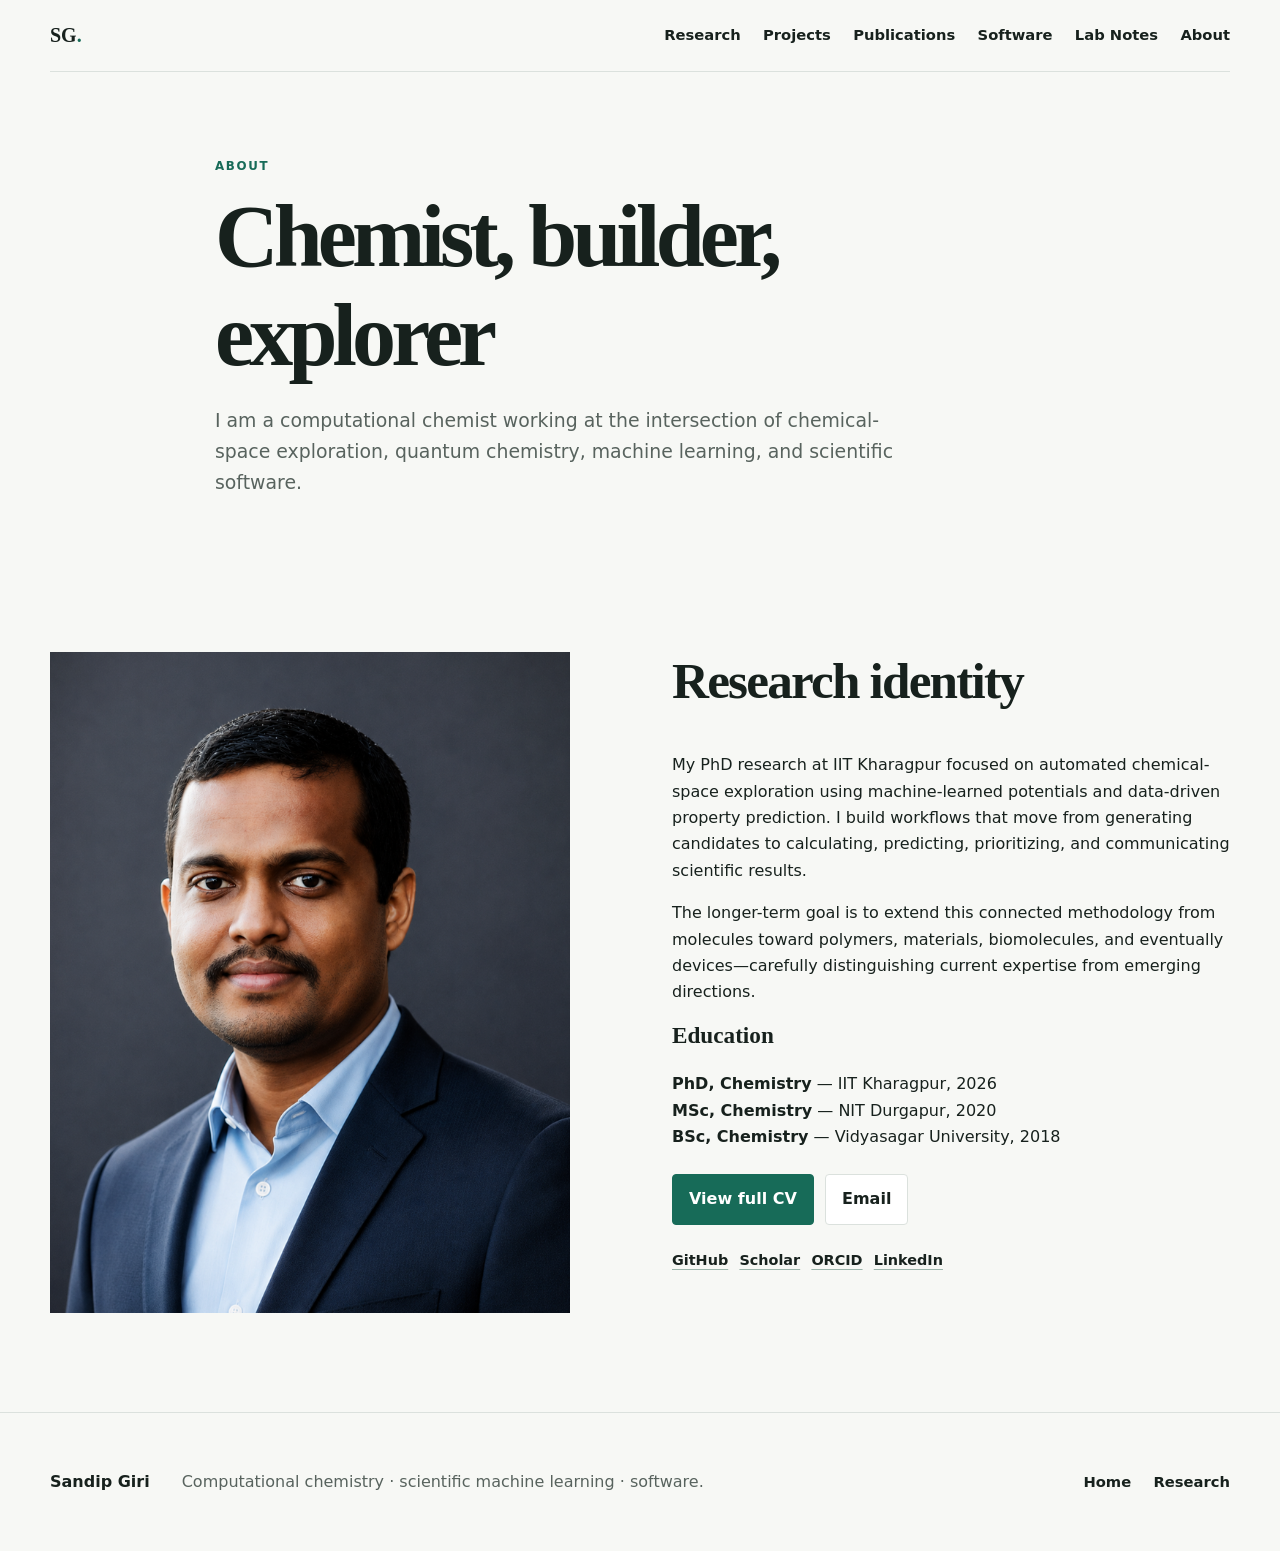
==== about/index.html @ 8b4814c8 "test" ====
<!doctype html><html lang="en"><head><meta charset="utf-8"><meta name="viewport" content="width=device-width,initial-scale=1"><title>About | Sandip Giri</title><meta name="description" content="About Sandip Giri, computational chemist and scientific software developer."><link rel="stylesheet" href="../assets/css/site.css"><script defer src="../assets/js/site.js"></script></head><body data-base="../"><header class="site-header"><a class="brand" href="../">SG<span>.</span></a><button class="nav-toggle" aria-expanded="false" aria-controls="nav">Menu</button><nav id="nav"><a href="../research/">Research</a><a href="../projects/">Projects</a><a href="../publications/">Publications</a><a href="../software/">Software</a><a href="../notes/">Lab Notes</a><a href="../about/">About</a></nav></header><main><header class="page-hero wrap"><p class="eyebrow">About</p><h1>Chemist, builder, explorer</h1><p class="lede">I am a computational chemist working at the intersection of chemical-space exploration, quantum chemistry, machine learning, and scientific software.</p></header><section class="section wrap split"><div><img src="../sandip-profile.png" width="520" height="520" alt="Portrait of Sandip Giri"></div><div><h2>Research identity</h2><p>My PhD research at IIT Kharagpur focused on automated chemical-space exploration using machine-learned potentials and data-driven property prediction. I build workflows that move from generating candidates to calculating, predicting, prioritizing, and communicating scientific results.</p><p>The longer-term goal is to extend this connected methodology from molecules toward polymers, materials, biomolecules, and eventually devices—carefully distinguishing current expertise from emerging directions.</p><h3>Education</h3><p><strong>PhD, Chemistry</strong> — IIT Kharagpur, 2026<br><strong>MSc, Chemistry</strong> — NIT Durgapur, 2020<br><strong>BSc, Chemistry</strong> — Vidyasagar University, 2018</p><div class="actions"><a class="button primary" href="../cv.html">View full CV</a><a class="button" href="mailto:sg.chem4@kgpian.iitkgp.ac.in">Email</a></div><div class="social"><a href="https://github.com/sandipgiri576">GitHub</a><a href="https://scholar.google.com/citations?user=C5wiJHAAAAAJ&amp;hl=en">Scholar</a><a href="https://orcid.org/0000-0001-9015-5441">ORCID</a><a href="https://www.linkedin.com/in/sandip-giri-88314a197/">LinkedIn</a></div></div></section></main><footer><div class="wrap"><strong>Sandip Giri</strong><p>Computational chemistry · scientific machine learning · software.</p><nav><a href="../">Home</a><a href="../research/">Research</a></nav></div></footer></body></html>
---- assets/css/site.css ----
:root{--bg:#f7f8f5;--surface:#fff;--soft:#edf2ef;--ink:#17211d;--muted:#58635e;--line:#dbe1dd;--accent:#176b58;--accent2:#b95d31;--max:1180px;color-scheme:light dark}*{box-sizing:border-box}html{scroll-behavior:smooth}body{margin:0;background:var(--bg);color:var(--ink);font:16px/1.65 Inter,ui-sans-serif,system-ui,-apple-system,"Segoe UI",sans-serif}a{color:inherit;text-decoration-color:#9bb4aa;text-underline-offset:4px}a:hover{color:var(--accent)}img{max-width:100%;height:auto}.wrap{width:min(var(--max),calc(100% - 40px));margin-inline:auto}.skip{position:absolute;left:-999px}.skip:focus{left:1rem;top:1rem;background:var(--surface);padding:.7rem;z-index:20}.site-header{height:72px;display:flex;align-items:center;justify-content:space-between;width:min(var(--max),calc(100% - 40px));margin:auto;border-bottom:1px solid var(--line)}.brand{font:bold 1.25rem Georgia,serif;text-decoration:none}.brand span,.eyebrow{color:var(--accent)}nav{display:flex;gap:1.4rem}nav a{text-decoration:none;font-size:.92rem;font-weight:650}.nav-toggle{display:none}.hero{min-height:650px;display:grid;grid-template-columns:1.35fr .65fr;gap:7vw;align-items:center;padding-block:70px}.hero img{aspect-ratio:1;object-fit:cover;border-radius:50% 50% 10px 50%;filter:saturate(.85)}.eyebrow{text-transform:uppercase;letter-spacing:.14em;font-size:.74rem;font-weight:800;margin:0 0 .65rem}h1,h2,h3{font-family:Georgia,"Times New Roman",serif;line-height:1.13;margin-top:0}h1{font-size:clamp(3.7rem,8vw,7.4rem);letter-spacing:-.055em;margin-bottom:1rem}h2{font-size:clamp(2rem,4vw,3.25rem);letter-spacing:-.035em}h3{font-size:1.45rem}.hero-title{font-size:clamp(1.15rem,2vw,1.45rem);font-weight:700}.hero-title span{color:var(--accent2);padding:0 .35rem}.lede{font-size:1.18rem;max-width:680px;color:var(--muted)}.actions,.social,.links{display:flex;flex-wrap:wrap;gap:.7rem;margin-top:1.5rem}.button{display:inline-flex;padding:.68rem 1rem;border:1px solid var(--line);border-radius:4px;text-decoration:none;font-weight:750;background:var(--surface)}.button.primary{background:var(--accent);border-color:var(--accent);color:#fff}.social a,.links a{font-size:.9rem;font-weight:700}.section{padding-block:90px}.section-head{display:flex;justify-content:space-between;align-items:end;gap:1rem;margin-bottom:2rem}.section-head h2{margin-bottom:0}.section-head>a,.text-link{font-weight:750;white-space:nowrap}.cards{display:grid;grid-template-columns:repeat(4,1fr);gap:1rem}.card,.feature,.pub-item,.note-item{background:var(--surface);border:1px solid var(--line);padding:1.35rem;border-radius:6px}.card{min-height:260px;display:flex;flex-direction:column}.card p,.feature p,.pub-item p{color:var(--muted)}.card .links{margin-top:auto}.tag,.filter{font:700 .72rem/1.2 ui-sans-serif,system-ui;text-transform:uppercase;letter-spacing:.07em;color:var(--accent)}.vision{background:#13231e;color:#f1f5f2}.vision .muted{color:#b9c7c0}.narrow{max-width:760px}.domain-track{display:grid;grid-template-columns:repeat(11,auto);align-items:stretch;margin:3rem 0 1rem;overflow-x:auto;padding-bottom:1rem}.domain{min-width:130px;border:1px solid #476158;padding:1rem;display:flex;flex-direction:column;justify-content:center}.domain.current{background:var(--accent);border-color:#72a596}.domain small{font-size:.68rem;color:#bfcec7}.domain-track>span{align-self:center;padding:.5rem}.toolkit{border-top:1px solid #476158;border-bottom:1px solid #476158;padding:1rem;color:#d6dfdb;margin-bottom:2rem}.toolkit b{color:#6fa995;padding:.4rem}.split{display:grid;grid-template-columns:1fr 1fr;gap:5vw}.feature{border-top:4px solid var(--accent)}.stack,.timeline{display:grid;gap:.8rem}.pub-item h3,.note-item h3{font-size:1.05rem;margin-bottom:.35rem}.pub-item{padding:1rem 1.15rem}.pub-item p{margin:.3rem 0}.soft{background:var(--soft)}.timeline article{border-left:2px solid var(--accent);padding-left:1rem}.timeline time{font-size:.8rem;color:var(--muted)}.contact{padding-block:110px;text-align:center;max-width:850px}.contact p{color:var(--muted)}footer{border-top:1px solid var(--line);padding:2.5rem 0}footer .wrap{display:flex;gap:2rem;align-items:center}footer p{color:var(--muted);margin-right:auto}.page-hero{padding:85px 0 45px;max-width:850px}.page-hero h1{font-size:clamp(3rem,7vw,5.5rem)}.filters{display:flex;flex-wrap:wrap;gap:.5rem;margin-bottom:2rem}.filter{border:1px solid var(--line);background:var(--surface);padding:.6rem .8rem;border-radius:3px;cursor:pointer}.filter.active{background:var(--ink);color:var(--bg)}.listing{display:grid;gap:1rem}.listing .card{min-height:0}.method-grid{display:grid;grid-template-columns:repeat(3,1fr);gap:1rem}.method-grid article{padding:1.2rem;border-top:2px solid var(--accent);background:var(--surface)}.status{display:inline-block;padding:.2rem .45rem;background:var(--soft);font-size:.75rem;font-weight:800}.empty{color:var(--muted);font-style:italic}@media(max-width:850px){.nav-toggle{display:block;background:none;border:1px solid var(--line);padding:.5rem}.site-header nav{display:none;position:absolute;top:72px;left:20px;right:20px;z-index:5;background:var(--surface);padding:1rem;box-shadow:0 10px 30px #0002;flex-direction:column}.site-header nav.open{display:flex}.hero{grid-template-columns:1fr;min-height:auto}.hero img{width:260px;grid-row:1}.cards,.method-grid{grid-template-columns:1fr 1fr}.split{grid-template-columns:1fr}.domain-track{grid-template-columns:repeat(11,auto)}footer .wrap{align-items:flex-start;flex-direction:column}footer p{margin:0}}@media(max-width:520px){.wrap,.site-header{width:min(100% - 26px,var(--max))}.section{padding-block:65px}.cards,.method-grid{grid-template-columns:1fr}.section-head{align-items:start;flex-direction:column}.hero{padding-block:45px}h1{font-size:3.6rem}}@media(prefers-color-scheme:dark){:root{--bg:#111714;--surface:#19211d;--soft:#202a25;--ink:#eef3f0;--muted:#a9b5af;--line:#34423b;--accent:#62b49d;--accent2:#e08a5d}.vision{background:#0a100d}.button.primary{color:#09130f}.hero img{filter:saturate(.75) brightness(.9)}}@media(prefers-reduced-motion:reduce){html{scroll-behavior:auto}}
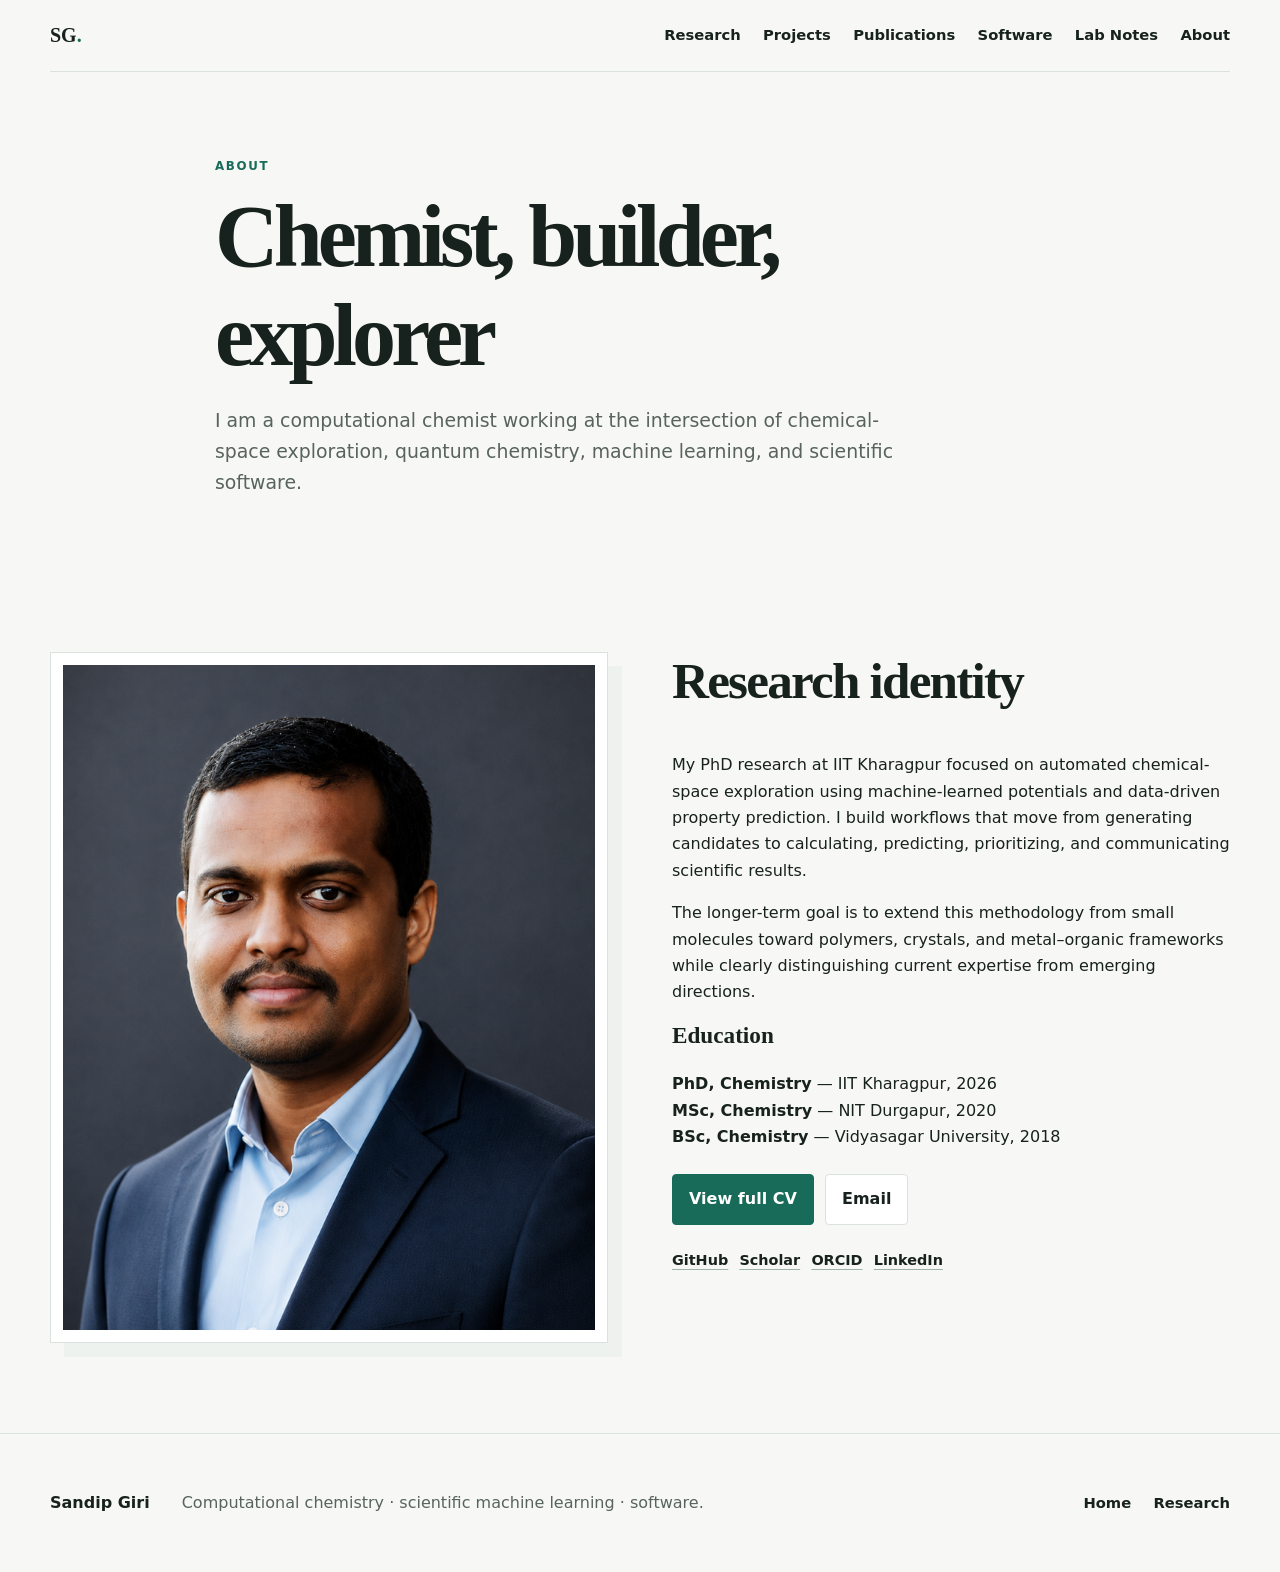
==== commit db985969: "change" ====
--- a/about/index.html
+++ b/about/index.html
@@ -1 +1 @@
-<!doctype html><html lang="en"><head><meta charset="utf-8"><meta name="viewport" content="width=device-width,initial-scale=1"><title>About | Sandip Giri</title><meta name="description" content="About Sandip Giri, computational chemist and scientific software developer."><link rel="stylesheet" href="../assets/css/site.css"><script defer src="../assets/js/site.js"></script></head><body data-base="../"><header class="site-header"><a class="brand" href="../">SG<span>.</span></a><button class="nav-toggle" aria-expanded="false" aria-controls="nav">Menu</button><nav id="nav"><a href="../research/">Research</a><a href="../projects/">Projects</a><a href="../publications/">Publications</a><a href="../software/">Software</a><a href="../notes/">Lab Notes</a><a href="../about/">About</a></nav></header><main><header class="page-hero wrap"><p class="eyebrow">About</p><h1>Chemist, builder, explorer</h1><p class="lede">I am a computational chemist working at the intersection of chemical-space exploration, quantum chemistry, machine learning, and scientific software.</p></header><section class="section wrap split"><div><img src="../sandip-profile.png" width="520" height="520" alt="Portrait of Sandip Giri"></div><div><h2>Research identity</h2><p>My PhD research at IIT Kharagpur focused on automated chemical-space exploration using machine-learned potentials and data-driven property prediction. I build workflows that move from generating candidates to calculating, predicting, prioritizing, and communicating scientific results.</p><p>The longer-term goal is to extend this connected methodology from molecules toward polymers, materials, biomolecules, and eventually devices—carefully distinguishing current expertise from emerging directions.</p><h3>Education</h3><p><strong>PhD, Chemistry</strong> — IIT Kharagpur, 2026<br><strong>MSc, Chemistry</strong> — NIT Durgapur, 2020<br><strong>BSc, Chemistry</strong> — Vidyasagar University, 2018</p><div class="actions"><a class="button primary" href="../cv.html">View full CV</a><a class="button" href="mailto:sg.chem4@kgpian.iitkgp.ac.in">Email</a></div><div class="social"><a href="https://github.com/sandipgiri576">GitHub</a><a href="https://scholar.google.com/citations?user=C5wiJHAAAAAJ&amp;hl=en">Scholar</a><a href="https://orcid.org/0000-0001-9015-5441">ORCID</a><a href="https://www.linkedin.com/in/sandip-giri-88314a197/">LinkedIn</a></div></div></section></main><footer><div class="wrap"><strong>Sandip Giri</strong><p>Computational chemistry · scientific machine learning · software.</p><nav><a href="../">Home</a><a href="../research/">Research</a></nav></div></footer></body></html>
+<!doctype html><html lang="en"><head><meta charset="utf-8"><meta name="viewport" content="width=device-width,initial-scale=1"><title>About | Sandip Giri</title><meta name="description" content="About Sandip Giri, computational chemist and scientific software developer."><link rel="stylesheet" href="../assets/css/site.css"><script defer src="../assets/js/site.js"></script></head><body data-base="../"><header class="site-header"><a class="brand" href="../">SG<span>.</span></a><button class="nav-toggle" aria-expanded="false" aria-controls="nav">Menu</button><nav id="nav"><a href="../research/">Research</a><a href="../projects/">Projects</a><a href="../publications/">Publications</a><a href="../software/">Software</a><a href="../notes/">Lab Notes</a><a href="../about/">About</a></nav></header><main><header class="page-hero wrap"><p class="eyebrow">About</p><h1>Chemist, builder, explorer</h1><p class="lede">I am a computational chemist working at the intersection of chemical-space exploration, quantum chemistry, machine learning, and scientific software.</p></header><section class="section wrap split"><figure class="about-photo"><img src="../sandip-profile.png" width="520" height="520" alt="Portrait of Sandip Giri"></figure><div><h2>Research identity</h2><p>My PhD research at IIT Kharagpur focused on automated chemical-space exploration using machine-learned potentials and data-driven property prediction. I build workflows that move from generating candidates to calculating, predicting, prioritizing, and communicating scientific results.</p><p>The longer-term goal is to extend this methodology from small molecules toward polymers, crystals, and metal–organic frameworks while clearly distinguishing current expertise from emerging directions.</p><h3>Education</h3><p><strong>PhD, Chemistry</strong> — IIT Kharagpur, 2026<br><strong>MSc, Chemistry</strong> — NIT Durgapur, 2020<br><strong>BSc, Chemistry</strong> — Vidyasagar University, 2018</p><div class="actions"><a class="button primary" href="../cv.html">View full CV</a><a class="button" href="mailto:sg.chem4@kgpian.iitkgp.ac.in">Email</a></div><div class="social"><a href="https://github.com/sandipgiri576">GitHub</a><a href="https://scholar.google.com/citations?user=C5wiJHAAAAAJ&amp;hl=en">Scholar</a><a href="https://orcid.org/0000-0001-9015-5441">ORCID</a><a href="https://www.linkedin.com/in/sandip-giri-88314a197/">LinkedIn</a></div></div></section></main><footer><div class="wrap"><strong>Sandip Giri</strong><p>Computational chemistry · scientific machine learning · software.</p><nav><a href="../">Home</a><a href="../research/">Research</a></nav></div></footer></body></html>
